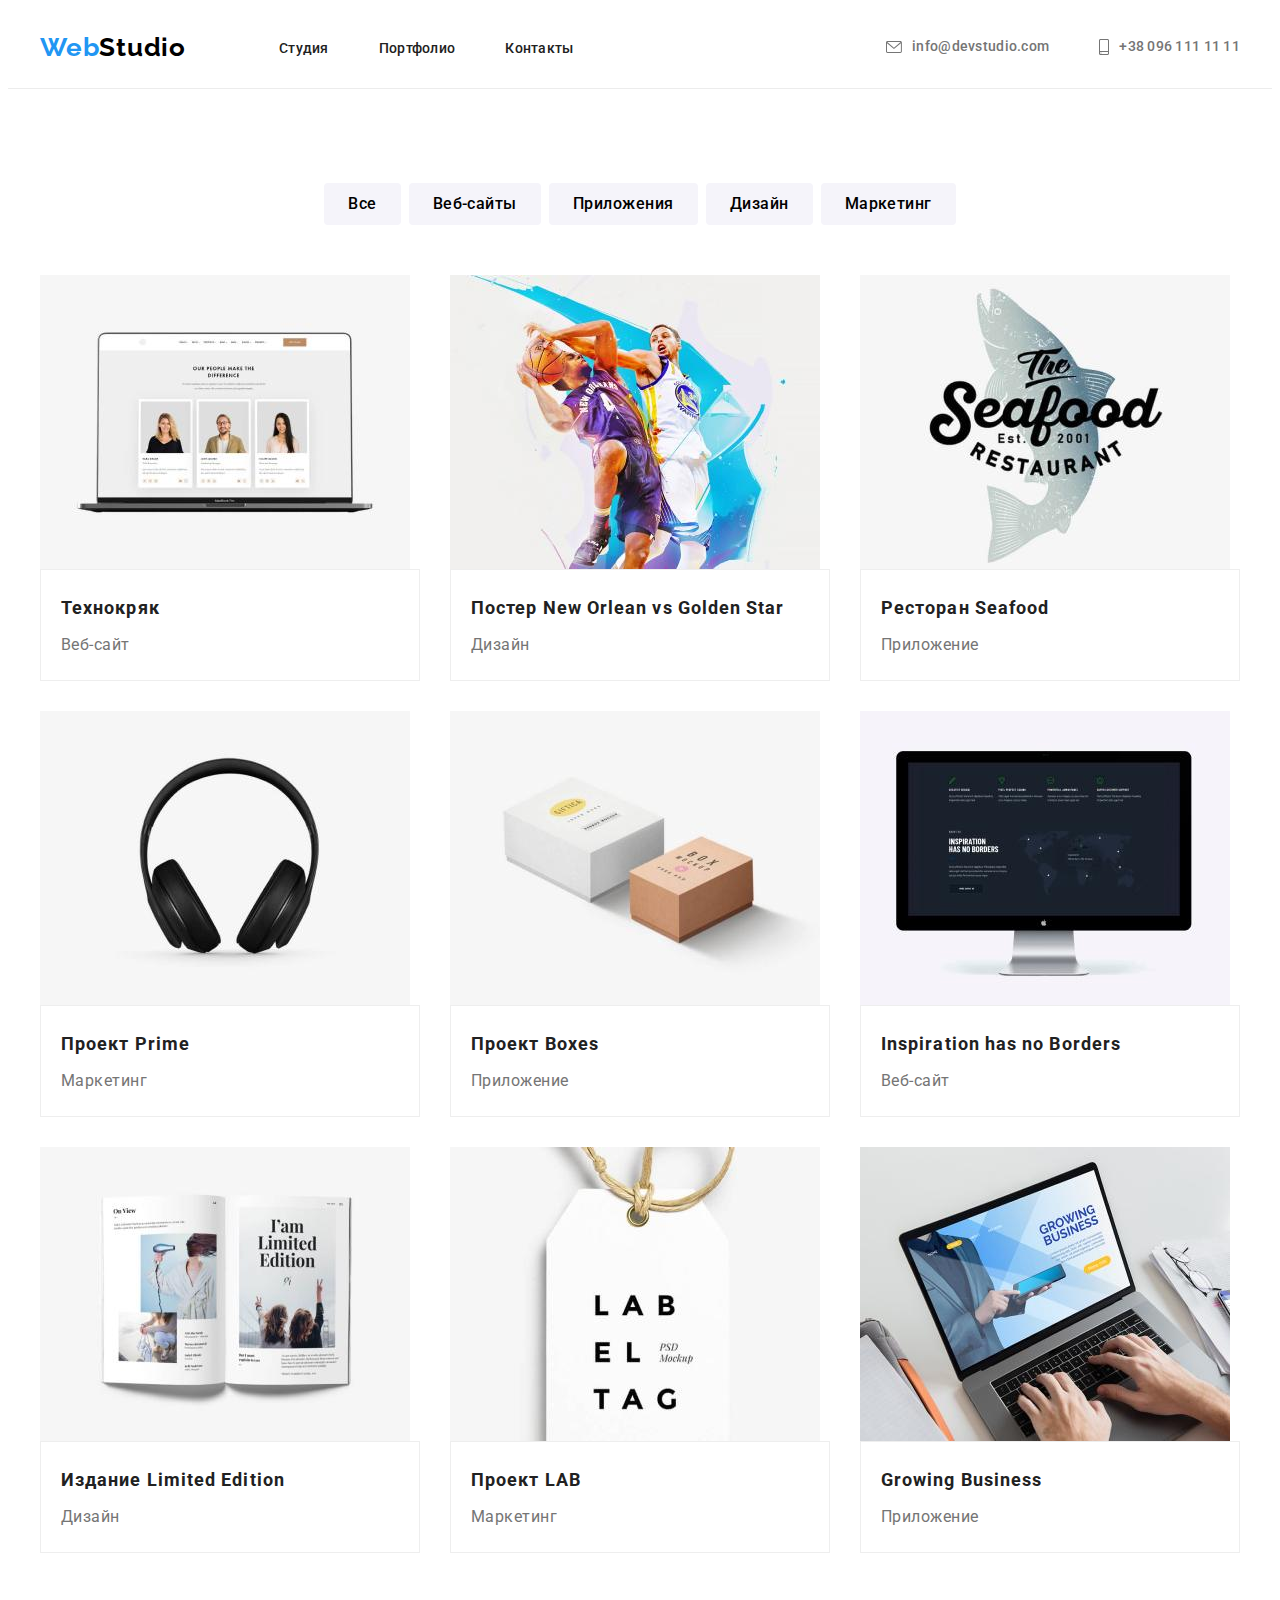
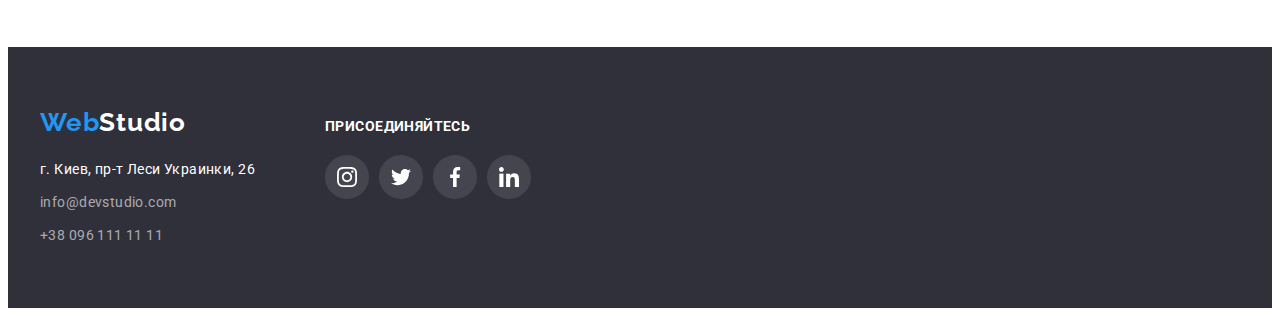
==== portfolio.html @ 9d88af66 "hw5-start" ====
<!DOCTYPE html>
<html lang="ru">
<head>
    <meta charset="UTF-8">
    <meta http-equiv="X-UA-Compatible" content="IE=edge">
    <meta name="viewport" content="width=device-width, initial-scale=1.0">
    <link rel="preconnect" href="https://fonts.googleapis.com">
    <link rel="preconnect" href="https://fonts.gstatic.com" crossorigin>
    <link href="https://fonts.googleapis.com/css2?family=Raleway:wght@700&family=Roboto:wght@400;500;700;900&display=swap" rel="stylesheet">
    <link rel="stylesheet" href="https://cdnjs.cloudflare.com/ajax/libs/modern-normalize/1.1.0/modern-normalize.min.css" integrity="sha512-wpPYUAdjBVSE4KJnH1VR1HeZfpl1ub8YT/NKx4PuQ5NmX2tKuGu6U/JRp5y+Y8XG2tV+wKQpNHVUX03MfMFn9Q==" crossorigin="anonymous" referrerpolicy="no-referrer" />
    <link rel="stylesheet" href="./portfolio.html">
    <link rel="stylesheet" href="./css/style.css">
    <title>Document</title>
</head>
<body>
    <header class="header">
     <div class="container">
      <nav class="header-navigation">
        <a href="./index.html" class="header-logo link">Web<span class="header-logo-color">Studio</span></span></a>
        <ul class="header-list list">
            <li class="header-item"><a class="header-link link" href="./index.html">Студия</a></li>
            <li class="header-item"><a class="header-link link" href="./portfolio.html">Портфолио</a></li>
            <li class="header-item"><a class="header-link link" href="">Контакты</a></li>
        </ul>
        <div class="header-mail-tel">
        <a class="header-mail link" href="mailto:info@devstudio.com">
            <svg class="header-icon" width="16px" height="12px">
                               <use href="./images/icons.svg#icon-mail"></use>
                           </svg>info@devstudio.com</a>
        <a class="header-tel link" href="tel:+380961111111">
            <svg class="header-icon" width="10px" height="16px">
                               <use href="./images/icons.svg#icon-phone"></use>
                           </svg>+38 096 111 11 11</a>
        </div>
    </nav>   
     </div>   
    </header>
    <main>
    <section class="navigation">
        <div class="container">
        <ul class="navigation-list list">
            <li class="navigation-item"><button class="navigation-button" type="button" >Все</button></li>
            <li class="navigation-item"><button class="navigation-button" type="button" >Веб-сайты</button></li>
            <li class="navigation-item"><button class="navigation-button" type="button" >Приложения</button></li>
            <li class="navigation-item"><button class="navigation-button" type="button" >Дизайн</button></li>
            <li class="navigation-item"><button class="navigation-button" type="button" >Маркетинг</button></li>
        </ul>
    
    <div class="image-content">
        <ul class="image-content-list list">
            <li class="image-content-item"><img  class="image-content-img" src="./images/portfolio-1.jpg" alt="картинка" height="294" width="370">
                <div class="image-boreder">
                <h3 class="image-content-top " >Технокряк</h3>
                <p class="image-content-text ">Веб-сайт</p>
                </div>
            </li>
            <li class="image-content-item"><img class="image-content-img" src="./images/portfolio-2.jpg" alt="картинка" height="294" width="370">
                <div class="image-boreder">
                <h3 class="image-content-top " >Постер <span lang="en"> New Orlean vs Golden Star</span></h3>
                <p class="image-content-text ">Дизайн</p>
                </div>
            </li>
            <li class="image-content-item"><img class="image-content-img" src="./images/portfolio-3.jpg" alt="картинка" height="294" width="370">
                <div class="image-boreder">
                <h3 class="image-content-top " >Ресторан <span lang="en"></span>Seafood</span></h3>
                <p class="image-content-text ">Приложение</p>
                </div>
            </li>
            <li class="image-content-item"><img class="image-content-img" src="./images/portfolio-4.jpg" alt="картинка" height="294" width="370">
                <div class="image-boreder">
                <h3 class="image-content-top" >Проект <span lang="en">Prime</span></h3>
                <p class="image-content-text">Маркетинг</p>
                </div>
            </li>
            <li class="image-content-item"><img class="image-content-img" src="./images/portfolio-5.jpg" alt="картинка" height="294" width="370">
                <div class="image-boreder">
                <h3 class="image-content-top" >Проект <span lang="en"></span>Boxes</span></h3>
                <p class="image-content-text">Приложение</p>
                </div>
            </li>
            <li class="image-content-item"><img class="image-content-img" src="./images/portfolio-6.jpg" alt="картинка" height="294" width="370">
                <div class="image-boreder">
                <h3 class="image-content-top" ><span lang="en">Inspiration has no Borders</span></h3>
                <p class="image-content-text">Веб-сайт</p>
                </div>
            </li>
            <li class="image-content-item"><img class="image-content-img" src="./images/portfolio-7.jpg" alt="картинка" height="294" width="370">
                <div class="image-boreder">
                <h3 class="image-content-top" >Издание <span lang="en"> Limited Edition</span></h3>
                <p class="image-content-text">Дизайн</p>
                </div>
            </li>
            <li class="image-content-item"><img class="image-content-img" src="./images/portfolio-8.jpg" alt="картинка" height="294" width="370">
                <div class="image-boreder">
                <h3 class="image-content-top" >Проект <span lang="en">LAB</span></h3>
                <p class="image-content-text">Маркетинг</p>
                </div>
            </li>
            <li class="image-content-item"><img class="image-content-img" src="./images/portfolio-9.jpg" alt="картинка" height="294" width="370">
                <div class="image-boreder">
                <h3 class="image-content-top" ><span lang="en">Growing Business</span></h3>
                <p class="image-content-text">Приложение</p>
                </div>
            </li>
        </ul>
    </div>
    </div>
    </section>
    </main>
    <footer class="footer-adress">
        <div class="container">
            <div class="footer-navigation">
            <div class="footer-navigation-item">
            <a href="./index.html" class="footer-logo link" >Web<span class="logo-color">Studio</span></a>
            <address>
                <ul class="footer-adress-list list">
                    <li class="footer-contact"><a class="footer-map link" href="https://goo.gl/maps/HKhbph1XPSzT5EP38">г. Киев, пр-т Леси Украинки, 26</a></li>
                    <li class="footer-contact"><a class="footer-mail link" href="mailto:info@devstudio.com">info@devstudio.com</a></li>
                    <li class="footer-contact"><a class="footer-tel link" href="tel:+380961111111">+38 096 111 11 11</a></li>
                </ul>
            </address>
        </div>
            <div class="footer-navigation-item">
                <p class="footer-navigation-text">ПРИСОЕДИНЯЙТЕСЬ</p>
                <ul class="footer-icon list">
               <li class="footer-icons-item"><a href="" class="footer-item-link">
                           <svg class="footer-item-icon" width="20px" height="20px">
                               <use href="./images/icons.svg#icon-instagram"></use>
                           </svg>
                       </a></li>
                <li class="footer-icons-item"><a href="" class="footer-item-link">
                           <svg class="footer-item-icon" width="20px" height="20px">
                               <use href="./images/icons.svg#icon-twitter"></use>
                           </svg>
                       </a></li>
                <li class="footer-icons-item"><a href="" class="footer-item-link">
                           <svg class="footer-item-icon" width="20px" height="20px">
                               <use href="./images/icons.svg#icon-facebook"></use>
                           </svg>
                       </a></li>
                <li class="footer-icons-item"><a href="" class="footer-item-link">
                           <svg class="footer-item-icon" width="20px" height="20px">
                               <use href="./images/icons.svg#icon-linkedin"></use>
                           </svg>
                       </a></li>                     
               </ul>
            </div>
            </div>
        </div>
    </footer>
</body>
</html>
---- css/style.css ----
:root {
  --headerc: #212121;
  --main-titlec: #ffffff;
  --bottomc: #2196f3;
  --second-bottomc: #ffffff;
  --accentc: #2196f3;
}

body {
  font-family: Roboto, sans-serif;
}

p,
h1,
h2,
h3,
h4,
h5,
h6 {
  margin: 0;
}

ul,
ol {
  margin: 0;
  padding-left: 0;
}

button {
  cursor: pointer;
}

.container {
  width: 1200px;
  padding-left: 15px;
  padding-right: 15px;
  margin: 0 auto;
}

.link {
  text-decoration: none;
}

.list {
  list-style: none;
}

img {
  display: block;
}

.visually-hidden {
  position: absolute;
  white-space: nowrap;
  width: 1px;
  height: 1px;
  overflow: hidden;
  border: 0;
  padding: 0;
  clip: rect(0 0 0 0);
  clip-path: inset(50%);
  margin: -1px;
}

/*-----------------HEADER-----------------*/

.header {
  padding-top: 24px;
  padding-bottom: 25px;

  border-bottom: 1px solid #ececec;
}

.header-list {
  display: flex;
}

.header-item:not(:last-child) {
  margin-right: 50px;
}

.header .container .header-navigation {
  display: flex;
  align-items: center;
}

.header-mail-tel {
  margin-left: auto;
  display: flex;
}

.header-icon {
  margin-right: 10px;
}

.header-logo {
  margin-right: 93px;
  font-family: Raleway;
  font-weight: 700;
  font-size: 26px;
  line-height: 1.19;
  letter-spacing: 0.03em;
  color: var(--bottomc);
}

.header-link {
  font-weight: 500;
  font-size: 14px;
  line-height: 1.14;
  letter-spacing: 0.02em;
  color: #212121;
}

.header-link:hover {
  color: var(--accentc);
}

.header-link:focus {
  color: var(--accentc);
}

.header-mail {
  display: flex;
  align-items: center;
  font-weight: 500;
  font-size: 14px;
  line-height: 1.14;
  letter-spacing: 0.02em;
  color: #757575;
  fill: currentColor;
}

.header-mail:hover {
  color: var(--accentc);
}

.header-mail:focus {
  color: var(--accentc);
}

.header-tel {
  margin-left: 50px;
  font-weight: 500;
  font-size: 14px;
  line-height: 1.14;
  letter-spacing: 0.02em;
  display: flex;
  color: #757575;
  fill: currentColor;
}

.header-tel:hover {
  color: var(--accentc);
}

.header-tel:focus {
  color: var(--accentc);
}

.header-logo-color {
  color: black;
}

/*-----------------INFORM------------------*/

.inform {
  max-width: 1600px;
  margin: 0 auto;
  padding-top: 200px;
  padding-bottom: 200px;
  background-color: #c4c4c4c4;
  background-image: linear-gradient(
      rgba(47, 48, 58, 0.4),
      rgba(47, 48, 58, 0.4)
    ),
    url(../images/bg_img.jpg);
  background-repeat: no-repeat;
  background-size: cover;
}

.inform-text {
  margin: 0 auto;
  max-width: 696px;
  margin-bottom: 30px;
  font-family: "Roboto";
  font-style: normal;
  font-weight: 900;
  font-size: 44px;
  line-height: 1.36;
  text-align: center;
  letter-spacing: 0.06em;
  text-transform: uppercase;
  color: var(--main-titlec);
}

.inform-botton {
  margin: 0 auto;
  display: block;
  border-radius: 4px;
  padding: 10px 32px;
  font-family: inherit;
  font-weight: 700;
  font-size: 16px;
  line-height: 1.87;
  cursor: pointer;
  display: flex;
  align-items: center;
  text-align: center;
  letter-spacing: 0.06em;
  background-color: var(--bottomc);
  color: var(--second-bottomc);
}

/*---------------------TEXT-CONTENT----------*/

.text-content {
  padding-top: 94px;
  padding-bottom: 94px;
}

.text-content-list {
  display: flex;
}

.text-content-item:not(:last-child) {
  margin-right: 30px;
}

.text-content-top {
  margin-top: 30px;
  margin-bottom: 10px;
  font-weight: 700;
  font-size: 14px;
  line-height: 1.14;
  letter-spacing: 0.03em;
  text-transform: uppercase;
  color: #212121;
}
.text-content-text {
  max-width: 270px;
  font-weight: 400;
  font-size: 14px;
  line-height: 1.71;
  letter-spacing: 0.03em;
  color: #757575;
}

/*---------------IMAGE-----------------------*/

.image {
  padding-bottom: 94px;
}

.image-list {
  display: flex;
}

.image-top {
  margin-bottom: 50px;
  font-weight: 700;
  font-size: 36px;
  line-height: 1.16;
  text-align: center;
  letter-spacing: 0.03em;
  color: #212121;
}

.image-item:not(:last-child) {
  margin-right: 30px;
}

/*-----------------TEAM-----------------------*/

.team {
  padding-top: 94px;
  padding-bottom: 94px;
  background-color: #f5f4fa;
}

.team-list {
  display: flex;
  margin-left: -30px;
}

.team-item-top {
  margin-bottom: 10px;
  font-weight: 500;
  font-size: 16px;
  line-height: 1.18;
  text-align: center;
  letter-spacing: 0.03em;
  color: #212121;
}

.team-top {
  margin-bottom: 50px;
  font-weight: 700;
  font-size: 36px;
  line-height: 1.16;
  text-align: center;
  letter-spacing: 0.03em;
  color: #212121;
}

.team-item {
  width: calc(100% / 4 - 30px);
  margin-left: 30px;
  box-shadow: 0px 1px 3px rgba(0, 0, 0, 0.12), 0px 1px 1px rgba(0, 0, 0, 0.14),
    0px 2px 1px rgba(0, 0, 0, 0.2);
  border-radius: 0px 0px 4px 4px;
}

.team-item-border {
  background-color: #ffffff;
  padding-bottom: 30px;
  padding-top: 30px;
  border-radius: 0px 0px 4px 4px;
}

.team-item-text {
  font-weight: 400;
  font-size: 16px;
  line-height: 1.18;
  text-align: center;
  letter-spacing: 0.03em;
  color: #757575;
  margin-bottom: 16px;
}

.icons {
  display: flex;
  justify-content: center;
}

.icons-item-link {
  width: 44px;
  height: 44px;
  background-color: #ffffff;
  border-radius: 50%;
  display: flex;
  justify-content: center;
  align-items: center;
  fill: #afb1b8;
}

.icons-item-link:hover {
  background-color: #2196f3;
  fill: #ffffff;
}

.icons-item-link:focus {
  background-color: #2196f3;
  fill: #ffffff;
}

.icons-item:not(:first-child) {
  margin-left: 10px;
}

/*-------------------NAVIGATION------------------*/

.navigation {
  padding-top: 94px;
  padding-bottom: 94px;
}

.image-content {
  margin-top: 50px;
}

.image-content-top {
  margin-bottom: 4px;
}

.navigation-button {
  padding: 6px 22px;
  font-family: "Roboto";
  font-style: normal;
  font-weight: 500;
  font-size: 16px;
  line-height: 1.62;
  text-align: center;
  letter-spacing: 0.03em;
  background: #f5f4fa;
  border-radius: 4px;
  cursor: pointer;
  border-color: transparent;
}

.navigation-button:hover {
  color: var(--second-bottomc);
  background-color: var(--bottomc);
  box-shadow: 0px 3px 1px rgba(0, 0, 0, 0.1), 0px 1px 2px rgba(0, 0, 0, 0.08),
    0px 2px 2px rgba(0, 0, 0, 0.12);
  border-radius: 4px;
}

.navigation-button:focus {
  color: var(--second-bottomc);
  background-color: var(--bottomc);
}

.navigation-list {
  display: flex;
  justify-content: center;
}

.navigation-item:not(:last-child) {
  margin-right: 8px;
}

/*----------------IMAGE-CONTENT---------------*/

.image-content-top {
  font-weight: 700;
  font-size: 18px;
  line-height: 2;
  letter-spacing: 0.06em;
  color: #212121;
}

.image-content-text {
  font-weight: 400;
  font-size: 16px;
  line-height: 1.88;
  letter-spacing: 0.03em;
  color: #757575;
}

.image-content-list {
  display: flex;
  flex-wrap: wrap;
  margin-left: -30px;
  margin-bottom: -30px;
}

.image-content-item {
  width: calc(100% / 3 - 30px);
  margin-left: 30px;
  margin-bottom: 30px;
}

.image-boreder {
  padding: 20px;
  background: #ffffff;
  border: 1px solid #eeeeee;
  box-sizing: border-box;
}

.image-content-item:hover {
  box-shadow: 0px 1px 1px rgba(0, 0, 0, 0.12), 0px 4px 4px rgba(0, 0, 0, 0.06),
    1px 4px 6px rgba(0, 0, 0, 0.16);
}

/*---------------CLIENT-------------------------*/

.client {
  padding-top: 94px;
  padding-bottom: 94px;
}
.client-top {
  font-weight: 700;
  font-size: 36px;
  line-height: 1.16;
  text-align: center;
  letter-spacing: 0.03em;
  color: #212121;
  margin-bottom: 50px;
}

.client-list {
  display: flex;
  justify-content: center;
}

.client-item-link {
  border: 1px solid #afb1b8;
  border-radius: 4px;
  width: 170px;
  height: 92px;
  display: flex;
  justify-content: center;
  align-items: center;
  fill: #afb1b8;
}

.client-item:not(:last-child) {
  margin-right: 30px;
}

.client-item-link:hover {
  fill: #2196f3;
  border-color: #2196f3;
}

.client-item-link:focus {
  fill: #2196f3;
  border-color: #2196f3;
}
/*---------------FOOTER------------------*/

.footer-adress {
  margin: 0 auto;
  padding-top: 60px;
  padding-bottom: 60px;
  width: 100%;
  left: 0px;
  top: 1628px;
  background: #2f303a;
}

.footer-adress-list {
  margin-top: 20px;
}

.footer-logo {
  font-family: Raleway;
  font-weight: 700;
  font-size: 26px;
  line-height: 1.19;
  letter-spacing: 0.03em;
  color: #2196f3;
}

.footer-map {
  font-style: normal;
  font-size: 14px;
  line-height: 1.71;
  letter-spacing: 0.03em;
  color: #ffffff;
}

.footer-mail {
  font-style: normal;
  font-size: 14px;
  line-height: 1.71;
  letter-spacing: 0.03em;
  color: rgba(255, 255, 255, 0.6);
}

.footer-tel {
  font-style: normal;
  font-size: 14px;
  line-height: 1.71;
  letter-spacing: 0.03em;
  color: rgba(255, 255, 255, 0.6);
}

.footer-contact:not(:last-child) {
  margin-bottom: 9px;
}

.footer-map:hover {
  color: var(--accentc);
}

.footer-map:focus {
  color: var(--accentc);
}

.footer-mail:hover {
  color: var(--accentc);
}

.footer-mail:focus {
  color: var(--accentc);
}

.footer-tel:hover {
  color: var(--accentc);
}

.footer-tel:focus {
  color: var(--accentc);
}

.logo-color {
  color: #ffffff;
}

.footer-navigation {
  display: flex;
}

.footer-navigation-item:not(:last-child) {
  margin-right: 70px;
}

.footer-navigation-text {
  margin-top: 12px;
  font-weight: 700;
  font-size: 14px;
  line-height: 1.14;
  letter-spacing: 0.03em;
  text-transform: uppercase;
  margin-bottom: 20px;
  color: #ffffff;
}

.footer-icon {
  display: flex;
}

.footer-icons-item:not(:last-child) {
  margin-right: 10px;
}
.footer-item-link {
  width: 44px;
  height: 44px;
  background-image: linear-gradient(
    rgba(255, 255, 255, 0.1),
    rgba(255, 255, 255, 0.1)
  );
  border-radius: 50%;
  display: flex;
  justify-content: center;
  align-items: center;
  fill: #ffffff;
}

.footer-icons-item {
  border-radius: 50%;
}

.footer-item-link:hover {
  background-color: #2196f3;
}

.footer-item-link:focus {
  background-color: #2196f3;
}
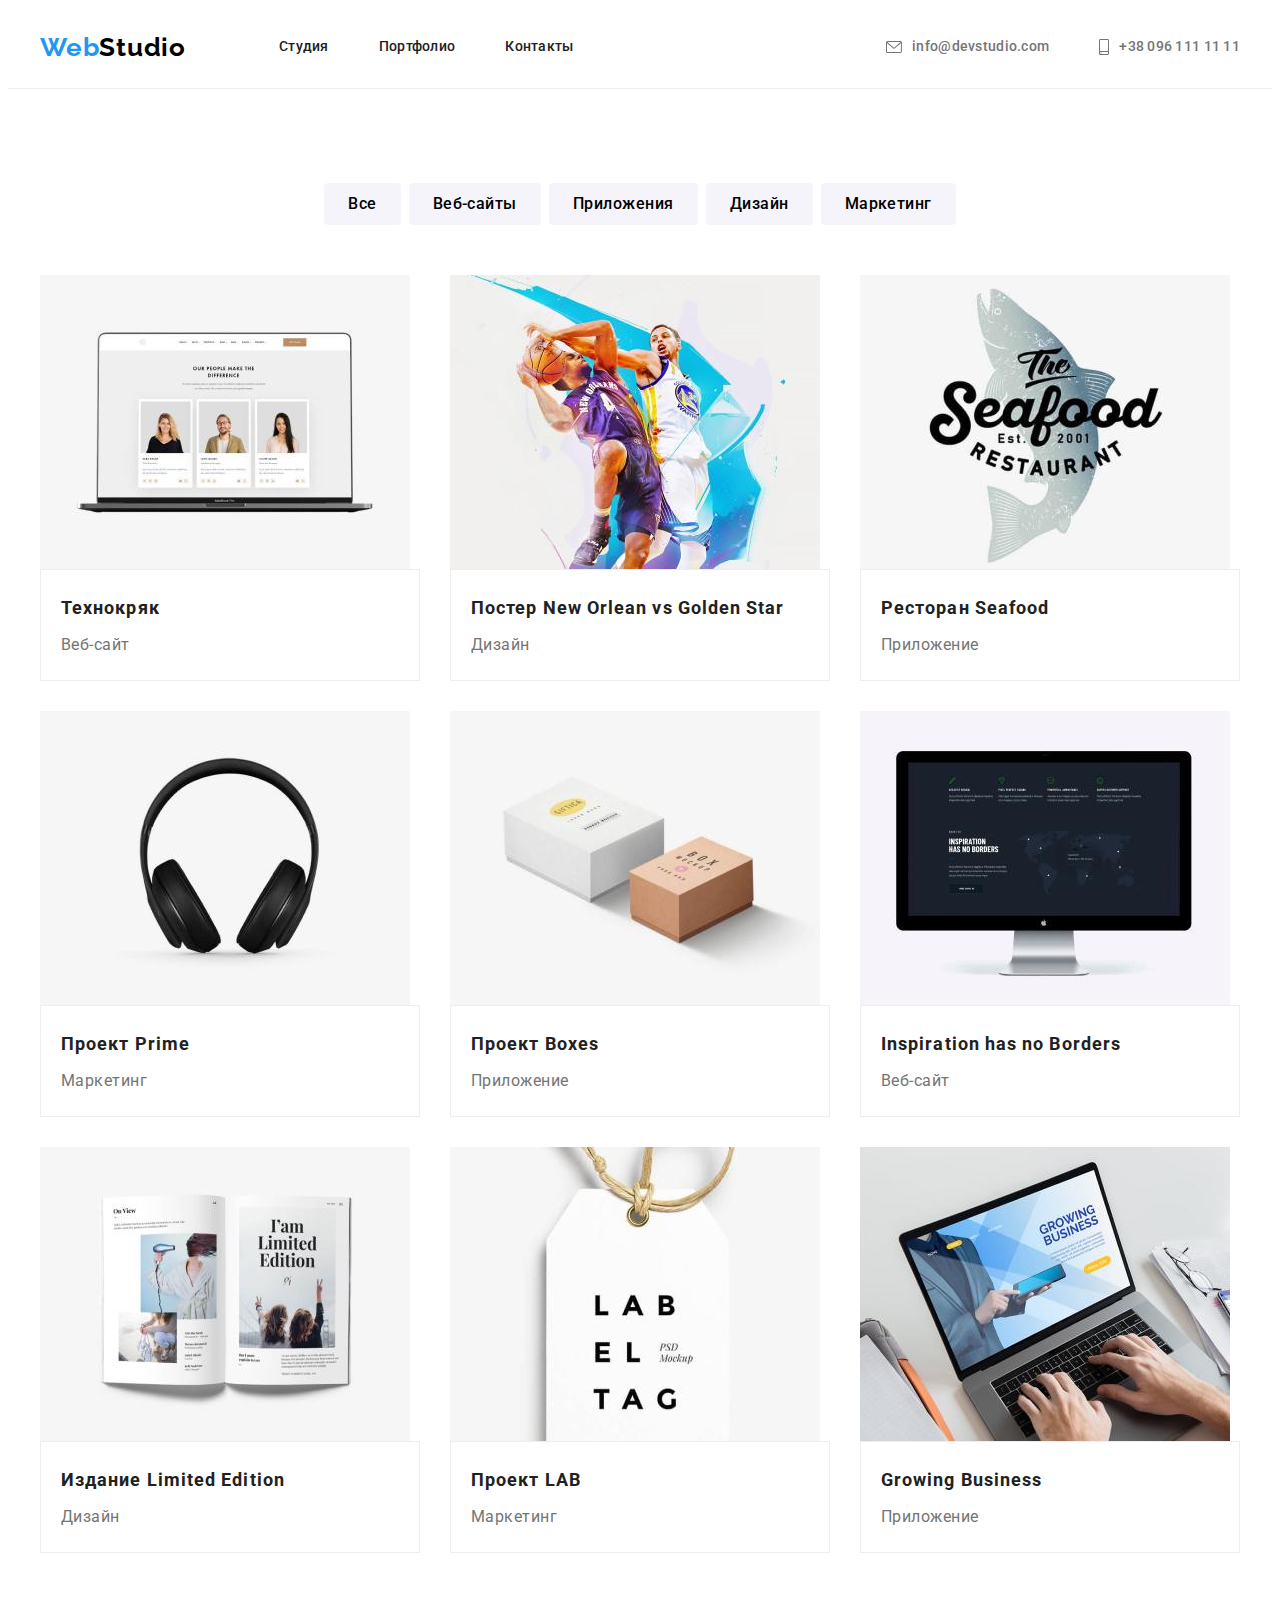
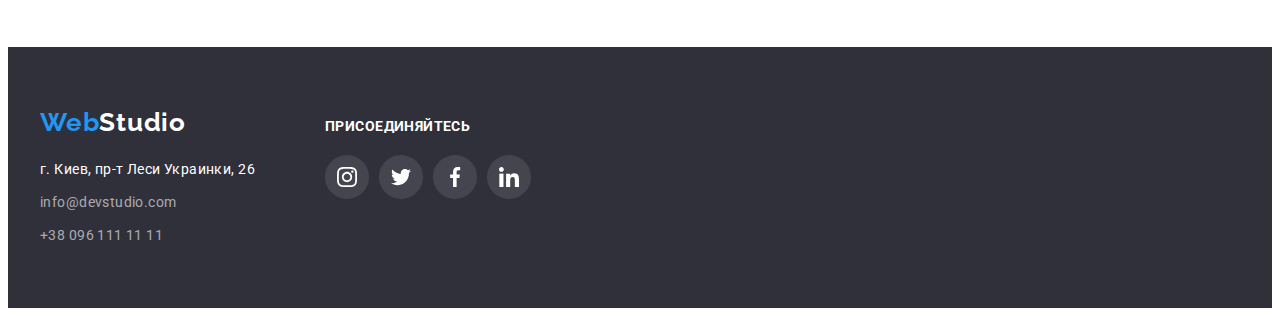
==== commit 27543118: "without header decoraation" ====
--- a/portfolio.html
+++ b/portfolio.html
@@ -48,55 +48,63 @@
     
     <div class="image-content">
         <ul class="image-content-list list">
-            <li class="image-content-item"><img  class="image-content-img" src="./images/portfolio-1.jpg" alt="картинка" height="294" width="370">
+            <li class="image-content-item"><div class="image-animation"><img  class="image-content-img" src="./images/portfolio-1.jpg" alt="картинка" height="294" width="370"><p class="image-animation-text">Ресурс предлагает комплексные предложения с разным уровнем функционала и сервисов. Все это позволит посетителю получить исчерпывающие сведения о компании или частном лице.</p></div>
                 <div class="image-boreder">
                 <h3 class="image-content-top " >Технокряк</h3>
                 <p class="image-content-text ">Веб-сайт</p>
                 </div>
             </li>
-            <li class="image-content-item"><img class="image-content-img" src="./images/portfolio-2.jpg" alt="картинка" height="294" width="370">
+            <li class="image-content-item"><div class="image-animation"><img  class="image-content-img" src="./images/portfolio-2.jpg" alt="картинка" height="294" width="370"><p class="image-animation-text">Ресурс предлагает комплексные предложения с разным уровнем функционала и сервисов. Все это позволит посетителю получить исчерпывающие сведения о компании или частном лице.</p></div>
+    
                 <div class="image-boreder">
                 <h3 class="image-content-top " >Постер <span lang="en"> New Orlean vs Golden Star</span></h3>
                 <p class="image-content-text ">Дизайн</p>
                 </div>
             </li>
-            <li class="image-content-item"><img class="image-content-img" src="./images/portfolio-3.jpg" alt="картинка" height="294" width="370">
+            <li class="image-content-item"><div class="image-animation"><img  class="image-content-img" src="./images/portfolio-3.jpg" alt="картинка" height="294" width="370"><p class="image-animation-text">Ресурс предлагает комплексные предложения с разным уровнем функционала и сервисов. Все это позволит посетителю получить исчерпывающие сведения о компании или частном лице.</p></div>
+    
                 <div class="image-boreder">
                 <h3 class="image-content-top " >Ресторан <span lang="en"></span>Seafood</span></h3>
                 <p class="image-content-text ">Приложение</p>
                 </div>
             </li>
-            <li class="image-content-item"><img class="image-content-img" src="./images/portfolio-4.jpg" alt="картинка" height="294" width="370">
+            <li class="image-content-item"><div class="image-animation"><img  class="image-content-img" src="./images/portfolio-4.jpg" alt="картинка" height="294" width="370"><p class="image-animation-text">Ресурс предлагает комплексные предложения с разным уровнем функционала и сервисов. Все это позволит посетителю получить исчерпывающие сведения о компании или частном лице.</p></div>
+    
                 <div class="image-boreder">
                 <h3 class="image-content-top" >Проект <span lang="en">Prime</span></h3>
                 <p class="image-content-text">Маркетинг</p>
                 </div>
             </li>
-            <li class="image-content-item"><img class="image-content-img" src="./images/portfolio-5.jpg" alt="картинка" height="294" width="370">
+            <li class="image-content-item"><div class="image-animation"><img  class="image-content-img" src="./images/portfolio-5.jpg" alt="картинка" height="294" width="370"><p class="image-animation-text">Ресурс предлагает комплексные предложения с разным уровнем функционала и сервисов. Все это позволит посетителю получить исчерпывающие сведения о компании или частном лице.</p></div>
+    
                 <div class="image-boreder">
                 <h3 class="image-content-top" >Проект <span lang="en"></span>Boxes</span></h3>
                 <p class="image-content-text">Приложение</p>
                 </div>
             </li>
-            <li class="image-content-item"><img class="image-content-img" src="./images/portfolio-6.jpg" alt="картинка" height="294" width="370">
+            <li class="image-content-item"><div class="image-animation"><img  class="image-content-img" src="./images/portfolio-6.jpg" alt="картинка" height="294" width="370"><p class="image-animation-text">Ресурс предлагает комплексные предложения с разным уровнем функционала и сервисов. Все это позволит посетителю получить исчерпывающие сведения о компании или частном лице.</p></div>
+    
                 <div class="image-boreder">
                 <h3 class="image-content-top" ><span lang="en">Inspiration has no Borders</span></h3>
                 <p class="image-content-text">Веб-сайт</p>
                 </div>
             </li>
-            <li class="image-content-item"><img class="image-content-img" src="./images/portfolio-7.jpg" alt="картинка" height="294" width="370">
+            <li class="image-content-item"><div class="image-animation"><img  class="image-content-img" src="./images/portfolio-7.jpg" alt="картинка" height="294" width="370"><p class="image-animation-text">Ресурс предлагает комплексные предложения с разным уровнем функционала и сервисов. Все это позволит посетителю получить исчерпывающие сведения о компании или частном лице.</p></div>
+    
                 <div class="image-boreder">
                 <h3 class="image-content-top" >Издание <span lang="en"> Limited Edition</span></h3>
                 <p class="image-content-text">Дизайн</p>
                 </div>
             </li>
-            <li class="image-content-item"><img class="image-content-img" src="./images/portfolio-8.jpg" alt="картинка" height="294" width="370">
+            <li class="image-content-item"><div class="image-animation"><img  class="image-content-img" src="./images/portfolio-8.jpg" alt="картинка" height="294" width="370"><p class="image-animation-text">Ресурс предлагает комплексные предложения с разным уровнем функционала и сервисов. Все это позволит посетителю получить исчерпывающие сведения о компании или частном лице.</p></div>
+    
                 <div class="image-boreder">
                 <h3 class="image-content-top" >Проект <span lang="en">LAB</span></h3>
                 <p class="image-content-text">Маркетинг</p>
                 </div>
             </li>
-            <li class="image-content-item"><img class="image-content-img" src="./images/portfolio-9.jpg" alt="картинка" height="294" width="370">
+            <li class="image-content-item"><div class="image-animation"><img  class="image-content-img" src="./images/portfolio-9.jpg" alt="картинка" height="294" width="370"><p class="image-animation-text">Ресурс предлагает комплексные предложения с разным уровнем функционала и сервисов. Все это позволит посетителю получить исчерпывающие сведения о компании или частном лице.</p></div>
+    
                 <div class="image-boreder">
                 <h3 class="image-content-top" ><span lang="en">Growing Business</span></h3>
                 <p class="image-content-text">Приложение</p>
@@ -148,5 +156,6 @@
             </div>
         </div>
     </footer>
+    
 </body>
 </html>--- a/css/style.css
+++ b/css/style.css
@@ -67,12 +67,25 @@
 .header {
   padding-top: 24px;
   padding-bottom: 25px;
-
   border-bottom: 1px solid #ececec;
 }
 
 .header-list {
   display: flex;
+}
+
+.header-item {
+  display: flex;
+}
+
+.header-decoration::after {
+  content: "";
+  display: flex;
+
+  background: #2196f3;
+  width: 100%;
+  height: 4px;
+  border-radius: 2px;
 }
 
 .header-item:not(:last-child) {
@@ -109,6 +122,8 @@
   line-height: 1.14;
   letter-spacing: 0.02em;
   color: #212121;
+  transition: color 250ms;
+  transition-timing-function: cubic-bezier(0.4, 0, 0.2, 1);
 }
 
 .header-link:hover {
@@ -128,6 +143,8 @@
   letter-spacing: 0.02em;
   color: #757575;
   fill: currentColor;
+  transition: color 250ms;
+  transition-timing-function: cubic-bezier(0.4, 0, 0.2, 1);
 }
 
 .header-mail:hover {
@@ -147,6 +164,8 @@
   display: flex;
   color: #757575;
   fill: currentColor;
+  transition: color 250ms;
+  transition-timing-function: cubic-bezier(0.4, 0, 0.2, 1);
 }
 
 .header-tel:hover {
@@ -195,8 +214,8 @@
 
 .inform-botton {
   margin: 0 auto;
-  display: block;
   border-radius: 4px;
+  border-color: transparent;
   padding: 10px 32px;
   font-family: inherit;
   font-weight: 700;
@@ -253,6 +272,24 @@
 
 .image-list {
   display: flex;
+}
+
+.image-top-wrap {
+  position: relative;
+}
+
+.image-list-text {
+  position: absolute;
+  background-color: rgba(47, 48, 58, 0.8);
+  bottom: 0%;
+  color: #ffffff;
+  display: flex;
+  justify-content: center;
+  font-weight: 700;
+  text-transform: uppercase;
+  letter-spacing: 0.03em;
+  line-height: 70px;
+  width: 100%;
 }
 
 .image-top {
@@ -341,6 +378,8 @@
   justify-content: center;
   align-items: center;
   fill: #afb1b8;
+  transition: fill 250ms, background-color 250ms;
+  transition-timing-function: cubic-bezier(0.4, 0, 0.2, 1);
 }
 
 .icons-item-link:hover {
@@ -362,14 +401,6 @@
 .navigation {
   padding-top: 94px;
   padding-bottom: 94px;
-}
-
-.image-content {
-  margin-top: 50px;
-}
-
-.image-content-top {
-  margin-bottom: 4px;
 }
 
 .navigation-button {
@@ -385,6 +416,8 @@
   border-radius: 4px;
   cursor: pointer;
   border-color: transparent;
+  transition: color 250ms, background-color 250ms, box-shadow 250ms;
+  transition-timing-function: cubic-bezier(0.4, 0, 0.2, 1);
 }
 
 .navigation-button:hover {
@@ -411,6 +444,14 @@
 
 /*----------------IMAGE-CONTENT---------------*/
 
+.image-content {
+  margin-top: 50px;
+}
+
+.image-content-top {
+  margin-bottom: 4px;
+}
+
 .image-content-top {
   font-weight: 700;
   font-size: 18px;
@@ -438,6 +479,33 @@
   width: calc(100% / 3 - 30px);
   margin-left: 30px;
   margin-bottom: 30px;
+  transition: box-shadow 250ms;
+  transition-timing-function: cubic-bezier(0.4, 0, 0.2, 1);
+}
+
+.image-content-item:hover .image-animation-text {
+  transform: translateY(0);
+}
+
+.image-animation {
+  position: relative;
+  overflow: hidden;
+}
+
+.image-animation-text {
+  position: absolute;
+  top: 0%;
+  background: rgba(33, 150, 243, 0.9);
+  display: flex;
+
+  align-items: center;
+  padding: 63px 24px;
+  line-height: 1.56;
+  letter-spacing: 0.03em;
+  color: #ffffff;
+  height: 100%;
+  transform: translateY(100%);
+  transition: transform 250ms;
 }
 
 .image-boreder {
@@ -482,6 +550,8 @@
   justify-content: center;
   align-items: center;
   fill: #afb1b8;
+  transition: fill 250ms, border-color 250ms;
+  transition-timing-function: cubic-bezier(0.4, 0, 0.2, 1);
 }
 
 .client-item:not(:last-child) {
@@ -528,6 +598,8 @@
   line-height: 1.71;
   letter-spacing: 0.03em;
   color: #ffffff;
+  transition: color 250ms;
+  transition-timing-function: cubic-bezier(0.4, 0, 0.2, 1);
 }
 
 .footer-mail {
@@ -536,6 +608,8 @@
   line-height: 1.71;
   letter-spacing: 0.03em;
   color: rgba(255, 255, 255, 0.6);
+  transition: color 250ms;
+  transition-timing-function: cubic-bezier(0.4, 0, 0.2, 1);
 }
 
 .footer-tel {
@@ -544,6 +618,8 @@
   line-height: 1.71;
   letter-spacing: 0.03em;
   color: rgba(255, 255, 255, 0.6);
+  transition: color 250ms;
+  transition-timing-function: cubic-bezier(0.4, 0, 0.2, 1);
 }
 
 .footer-contact:not(:last-child) {
@@ -616,6 +692,8 @@
   justify-content: center;
   align-items: center;
   fill: #ffffff;
+  transition: background-color 250ms;
+  transition-timing-function: cubic-bezier(0.4, 0, 0.2, 1);
 }
 
 .footer-icons-item {
@@ -629,3 +707,50 @@
 .footer-item-link:focus {
   background-color: #2196f3;
 }
+
+.backdrop {
+  width: 100%;
+  height: 100%;
+  position: fixed;
+  top: 0%;
+  background-color: rgba(0, 0, 0, 0.2);
+  display: flex;
+  justify-content: center;
+  align-items: center;
+  transition: opacity 250ms, visibility 250ms;
+}
+
+.backdrop.is-hidden .modal {
+  transform: scale(0) rotate(-290deg);
+}
+.modal {
+  width: 528px;
+  height: 581px;
+  background: #ffffff;
+  box-shadow: 0px 1px 3px rgba(0, 0, 0, 0.12), 0px 1px 1px rgba(0, 0, 0, 0.14),
+    0px 2px 1px rgba(0, 0, 0, 0.2);
+  border-radius: 4px;
+  position: absolute;
+  transition: transform 250ms;
+  transform: skale(1) rotate(0);
+}
+
+.modal-button {
+  background-color: #ffffff;
+  border-radius: 50%;
+  width: 30px;
+  height: 30px;
+  border: 1px solid rgba(0, 0, 0, 0.1);
+  position: absolute;
+  top: 8px;
+  right: 8px;
+  display: flex;
+  justify-self: center;
+  align-items: center;
+}
+
+.is-hidden {
+  opacity: 0;
+  pointer-events: none;
+  visibility: hidden;
+}
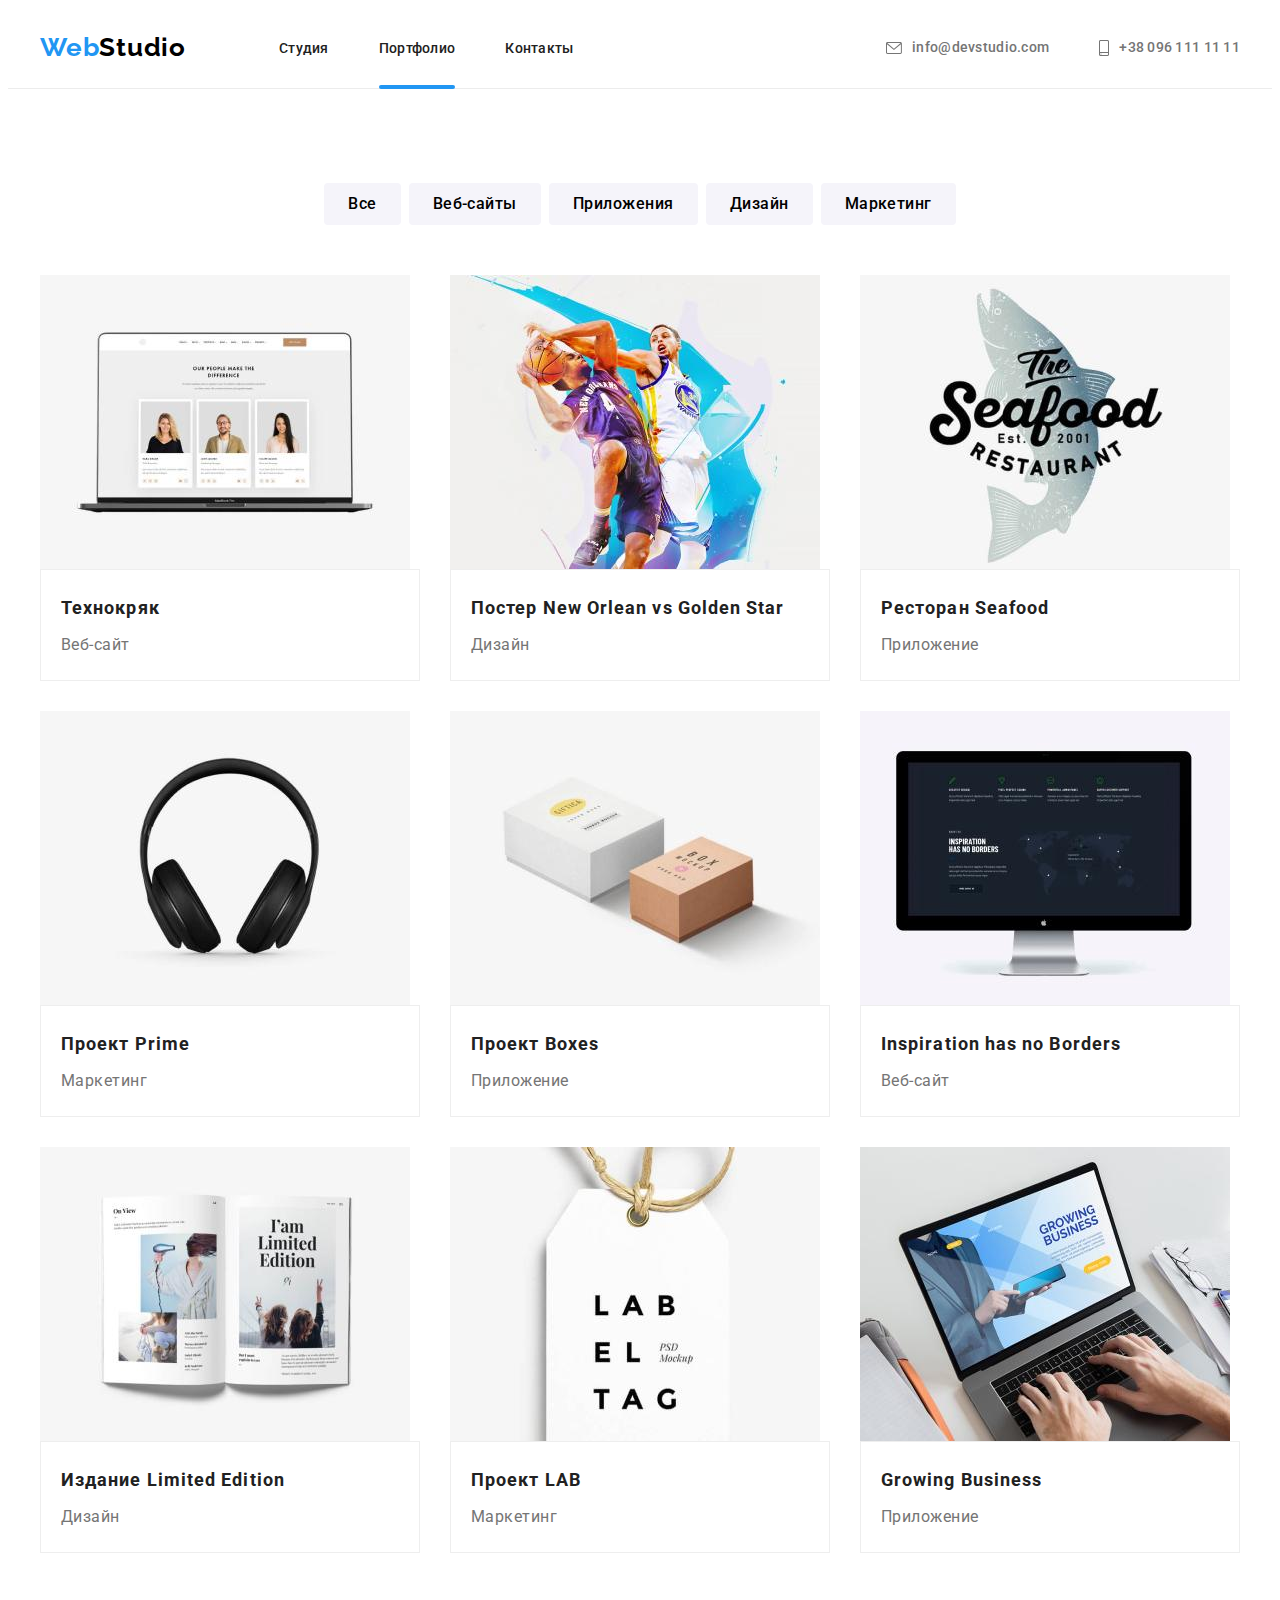
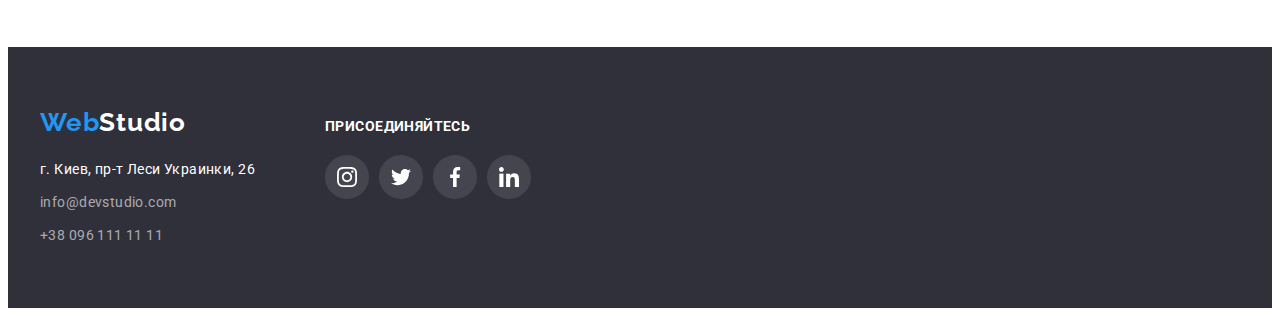
==== commit a6d57a4f: "hw5-done." ====
--- a/portfolio.html
+++ b/portfolio.html
@@ -19,7 +19,7 @@
         <a href="./index.html" class="header-logo link">Web<span class="header-logo-color">Studio</span></span></a>
         <ul class="header-list list">
             <li class="header-item"><a class="header-link link" href="./index.html">Студия</a></li>
-            <li class="header-item"><a class="header-link link" href="./portfolio.html">Портфолио</a></li>
+            <li class="header-item"><a class="header-link decoration link" href="./portfolio.html">Портфолио</a></li>
             <li class="header-item"><a class="header-link link" href="">Контакты</a></li>
         </ul>
         <div class="header-mail-tel">
--- a/css/style.css
+++ b/css/style.css
@@ -65,27 +65,28 @@
 /*-----------------HEADER-----------------*/
 
 .header {
+  border-bottom: 1px solid #ececec;
+}
+
+.header-list {
+  display: flex;
+}
+
+.header-item {
   padding-top: 24px;
   padding-bottom: 25px;
-  border-bottom: 1px solid #ececec;
-}
-
-.header-list {
-  display: flex;
-}
-
-.header-item {
-  display: flex;
-}
-
-.header-decoration::after {
+}
+
+.header-link.decoration::after {
   content: "";
-  display: flex;
-
+  display: inherit;
   background: #2196f3;
   width: 100%;
   height: 4px;
   border-radius: 2px;
+  position: absolute;
+  left: 0%;
+  bottom: -1px;
 }
 
 .header-item:not(:last-child) {
@@ -107,6 +108,8 @@
 }
 
 .header-logo {
+  padding-top: 24px;
+  padding-bottom: 25px;
   margin-right: 93px;
   font-family: Raleway;
   font-weight: 700;
@@ -117,11 +120,14 @@
 }
 
 .header-link {
+  padding-top: 32px;
+  padding-bottom: 32px;
   font-weight: 500;
   font-size: 14px;
   line-height: 1.14;
   letter-spacing: 0.02em;
   color: #212121;
+  position: relative;
   transition: color 250ms;
   transition-timing-function: cubic-bezier(0.4, 0, 0.2, 1);
 }
